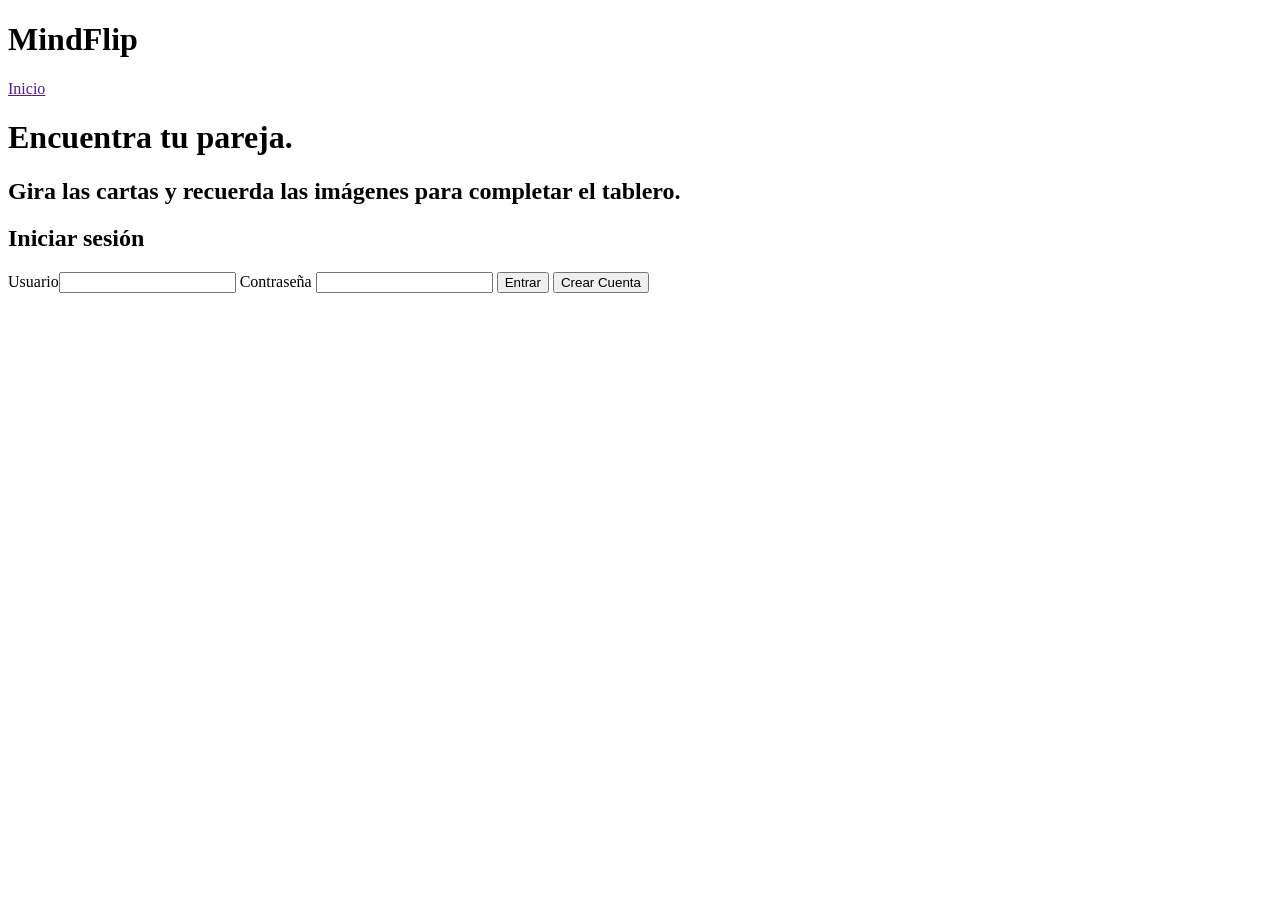
==== Bienvenido/index.html @ 48938a1c "Create index.html" ====
<!DOCTYPE html>
<html lang="en">

<head>
    <meta charset="UTF-8">
    <meta name="viewport" content="width=device-width, initial-scale=1.0">
    <title>Inicio</title>
</head>

<body>

    <head>
        <h1>MindFlip</h1>
        <nav>
            <a href="">Inicio</a>
        </nav>
    </head>

    <body>


        <h1>Encuentra tu pareja.</h1>
        <h2>Gira las cartas y recuerda las imágenes para completar el tablero.</h2>

        <section class="iniciarSesion">
            <h1> Iniciar sesión</h1>
            <form action="">
                Usuario<input type="text" name="nombre" id="nombre">
                Contraseña <input type="password" name="contrasena" id="contrasena">
                <button type="submit">Entrar</button>

                <button type="submit">Crear Cuenta</button>


            </form>





        </section>


    </body>




    <footer>





    </footer>

</body>

</html>
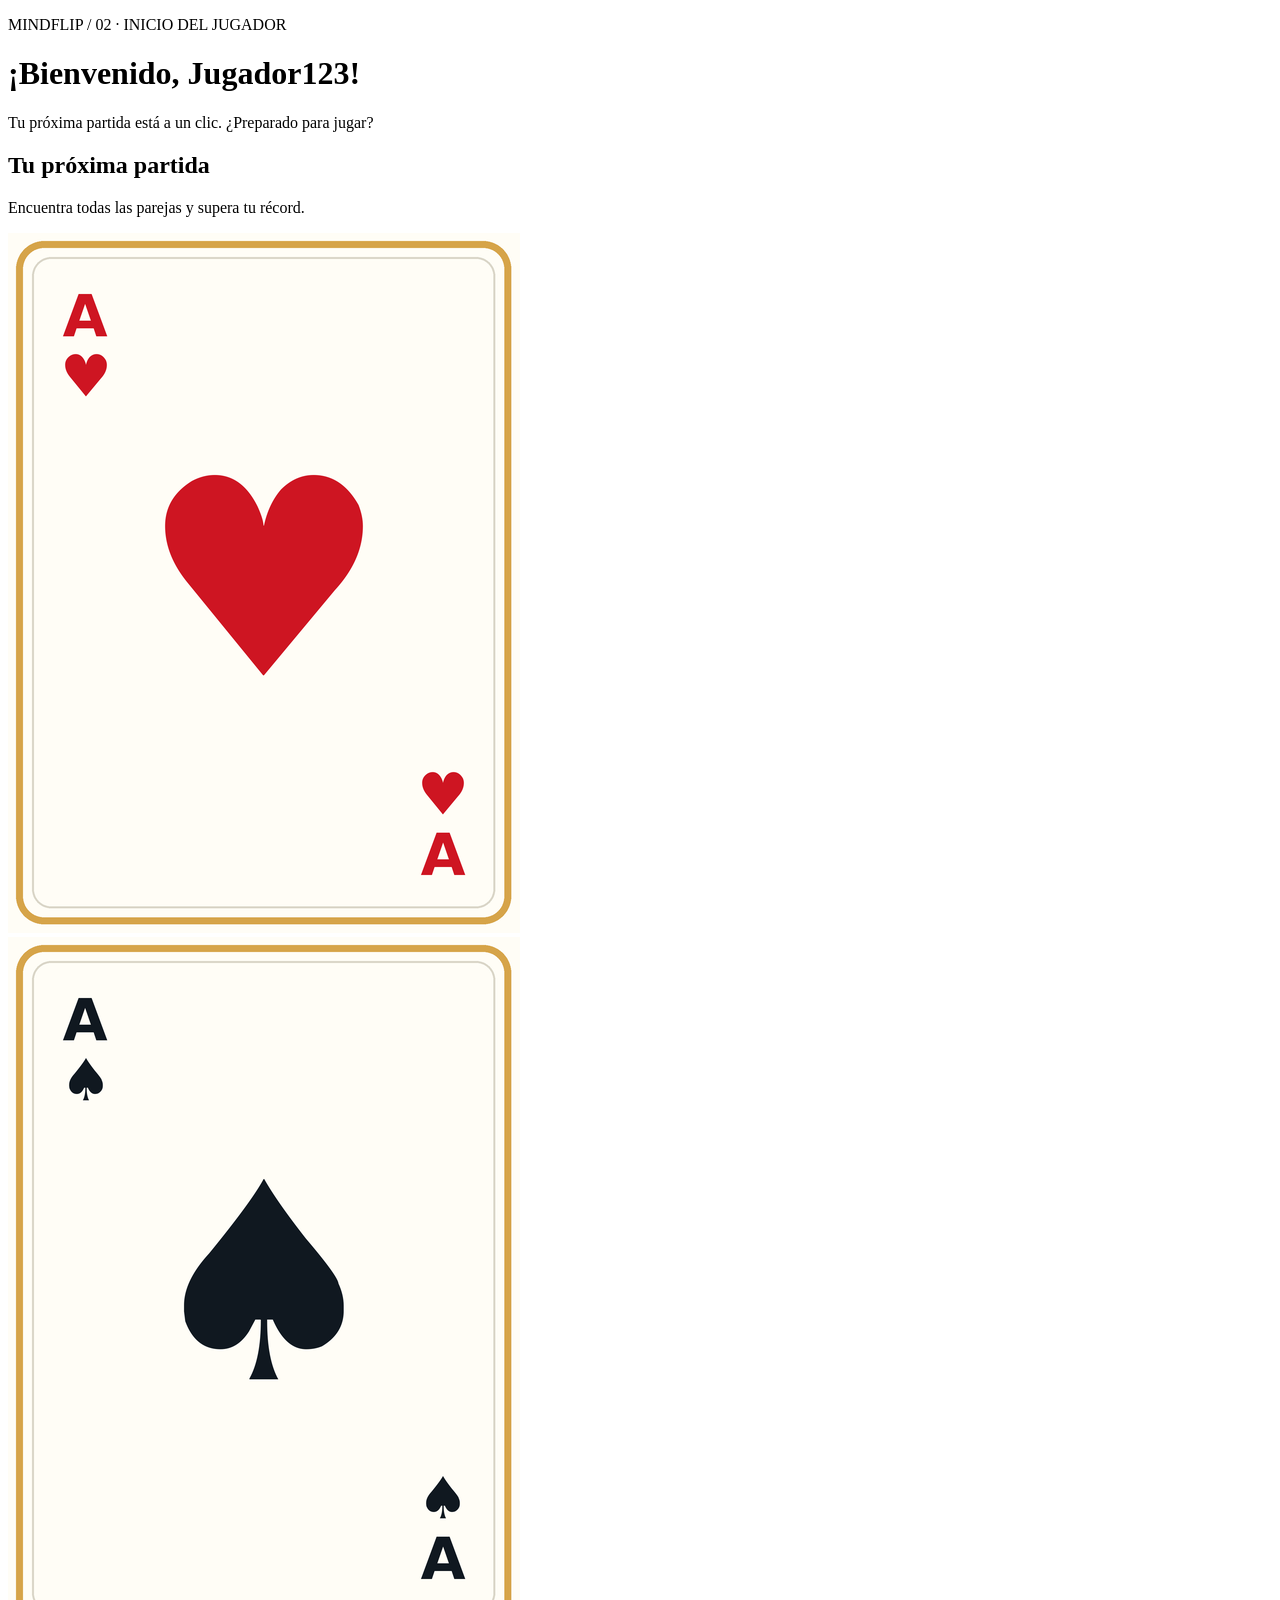
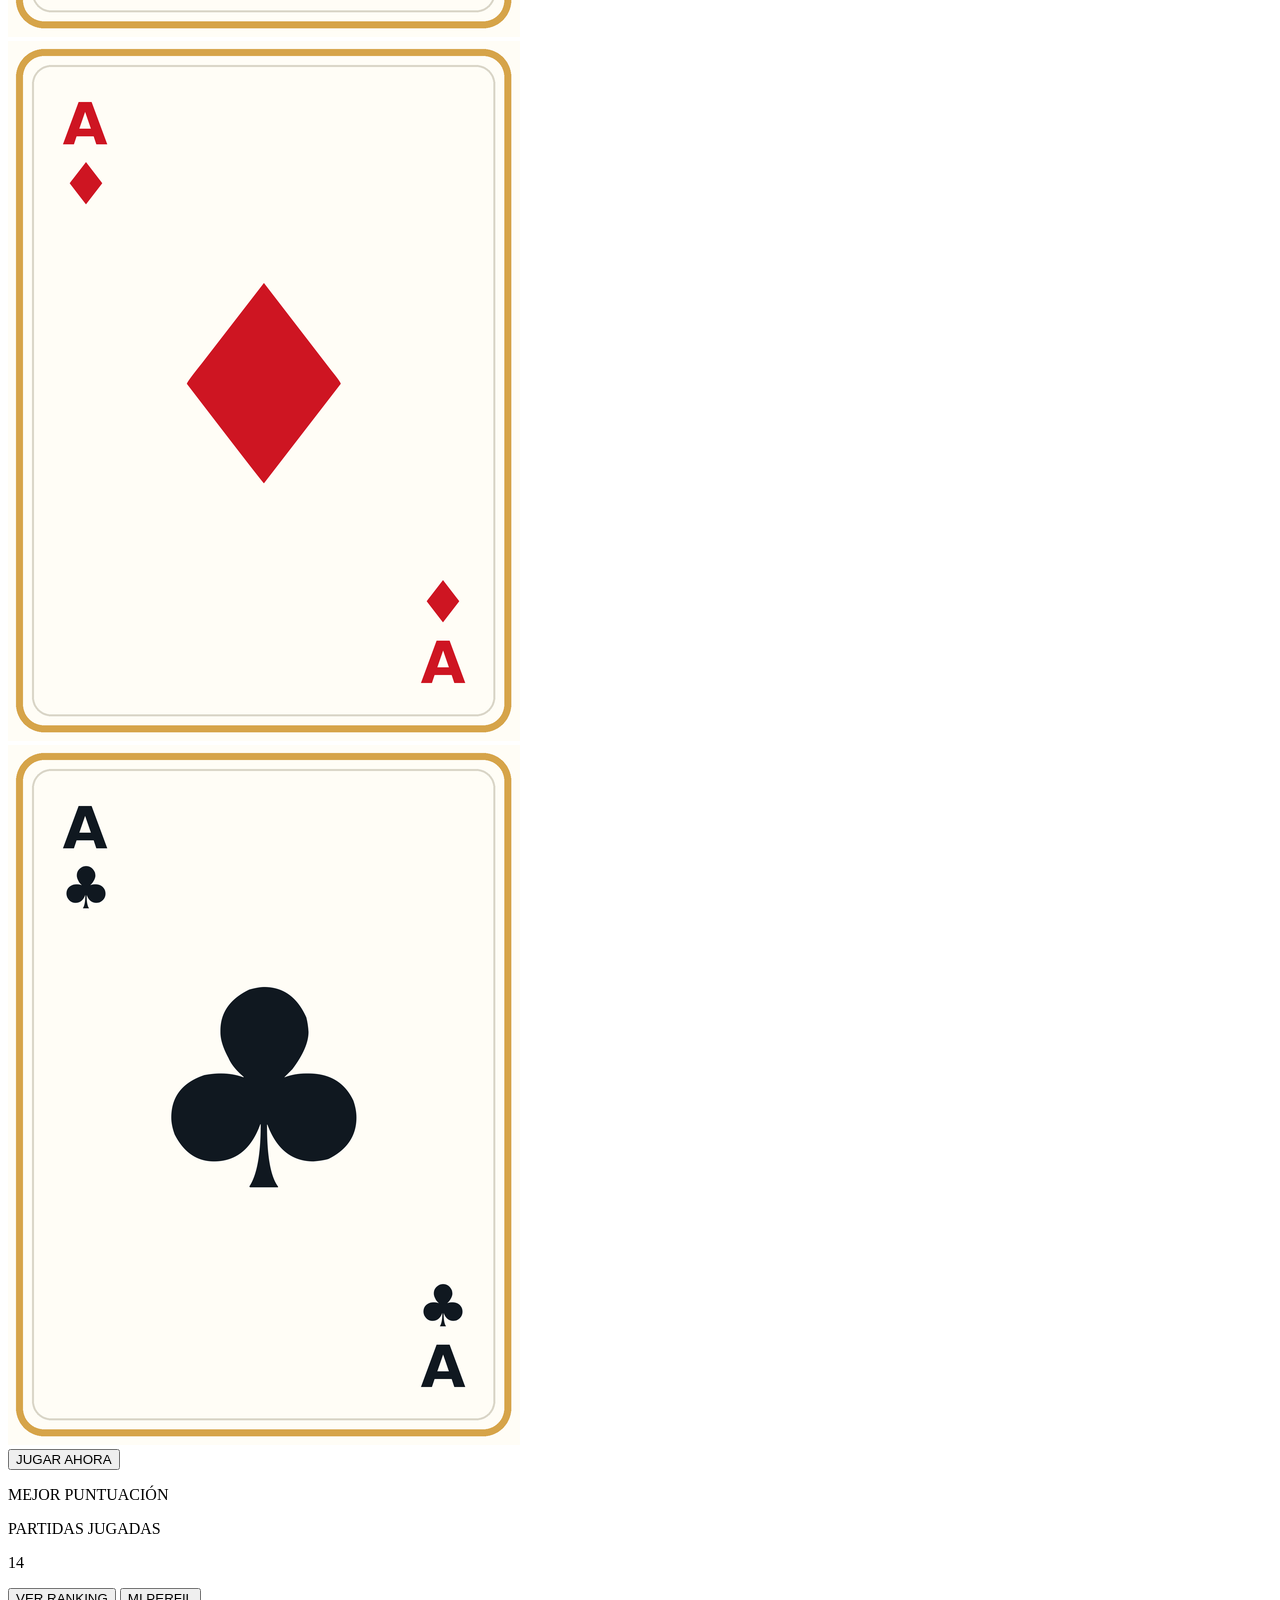
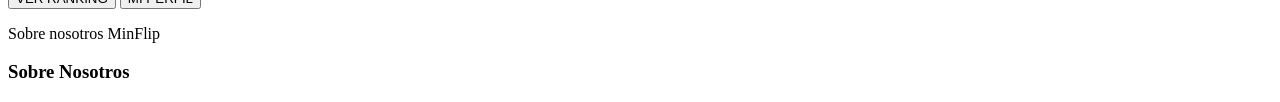
==== commit 41736fec: "Update index.html" ====
--- a/Bienvenido/index.html
+++ b/Bienvenido/index.html
@@ -7,53 +7,77 @@
     <title>Inicio</title>
 </head>
 
-<body>
-
-    <head>
-        <h1>MindFlip</h1>
-        <nav>
-            <a href="">Inicio</a>
-        </nav>
-    </head>
-
-    <body>
-
-
-        <h1>Encuentra tu pareja.</h1>
-        <h2>Gira las cartas y recuerda las imágenes para completar el tablero.</h2>
-
-        <section class="iniciarSesion">
-            <h1> Iniciar sesión</h1>
-            <form action="">
-                Usuario<input type="text" name="nombre" id="nombre">
-                Contraseña <input type="password" name="contrasena" id="contrasena">
-                <button type="submit">Entrar</button>
-
-                <button type="submit">Crear Cuenta</button>
-
-
-            </form>
 
 
 
+<body>
+
+<!-- Parte de Bienvenida -->
+<p>MINDFLIP / 02 · INICIO DEL JUGADOR</p>
+<h1>¡Bienvenido, Jugador123!</h1>
+<p>Tu próxima partida está a un clic. ¿Preparado para jugar?</p>
+
+<!--  -->
+<div>
+    
+    <!-- Bloque del Juego -->
+    <section>
+        <h2>Tu próxima partida</h2>
+        <p>Encuentra todas las parejas y supera tu récord.</p>
+        
+        
+        <div>
+              <div><img src="../recursos/imagenes/01_simple_corazon.png" alt="Carta Corazón"></div>
+            <div><img src="../recursos/imagenes/02_simple_pica.png" alt="Carta Corazón"></div>
+            <div><img src="../recursos/imagenes/03_simple_diamante.png" alt="Carta Corazón"></div>
+            <div><img src="../recursos/imagenes/04_simple_trebol.png" alt="Carta Corazón"></div>
+        </div>
+        
+        <button type="button">JUGAR AHORA</button>
+    </section>
+
+   
+    <section>
+        
+        <div>
+            <p>MEJOR PUNTUACIÓN</p>
+            
+        </div>
+        
+        
+        <div>
+            <p>PARTIDAS JUGADAS</p>
+            <p>14</p>
+        </div>
+        
+        <!-- Botones del lado  -->
+        <button type="button">VER RANKING</button>
+        <button type="button">MI PERFIL</button>
+    </section>
+
+</div>
 
 
-        </section>
+<footer>
+
+     <div class="footer-contenido">
+    
+    
+    <div>
+      <p>Sobre nosotros MinFlip</p>
+      <h3> Sobre Nosotros</h3>
 
 
-    </body>
+    </div>
+
+    <div></div>
+
+</footer>
+
+
+</body>
 
 
 
+</html>
 
-    <footer>
-
-
-
-
-
-    </footer>
-
-</body>
-
-</html>
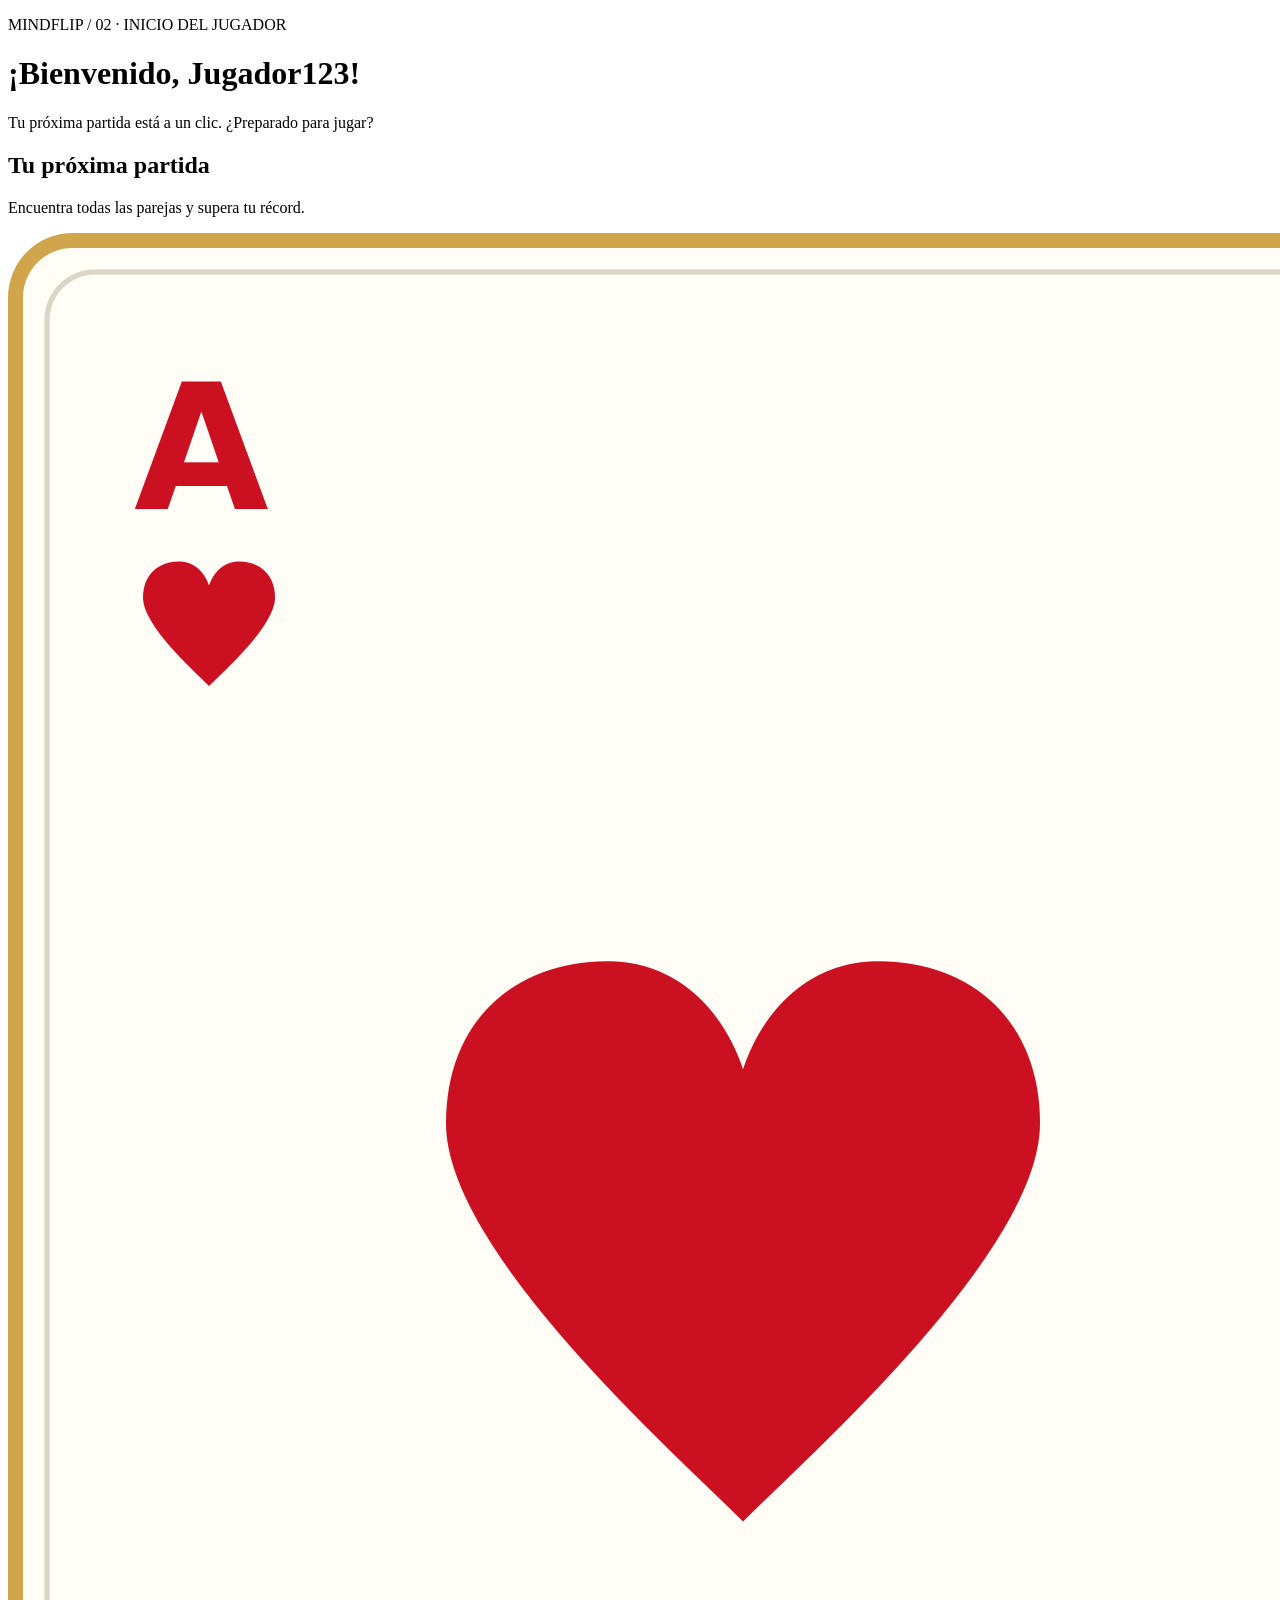
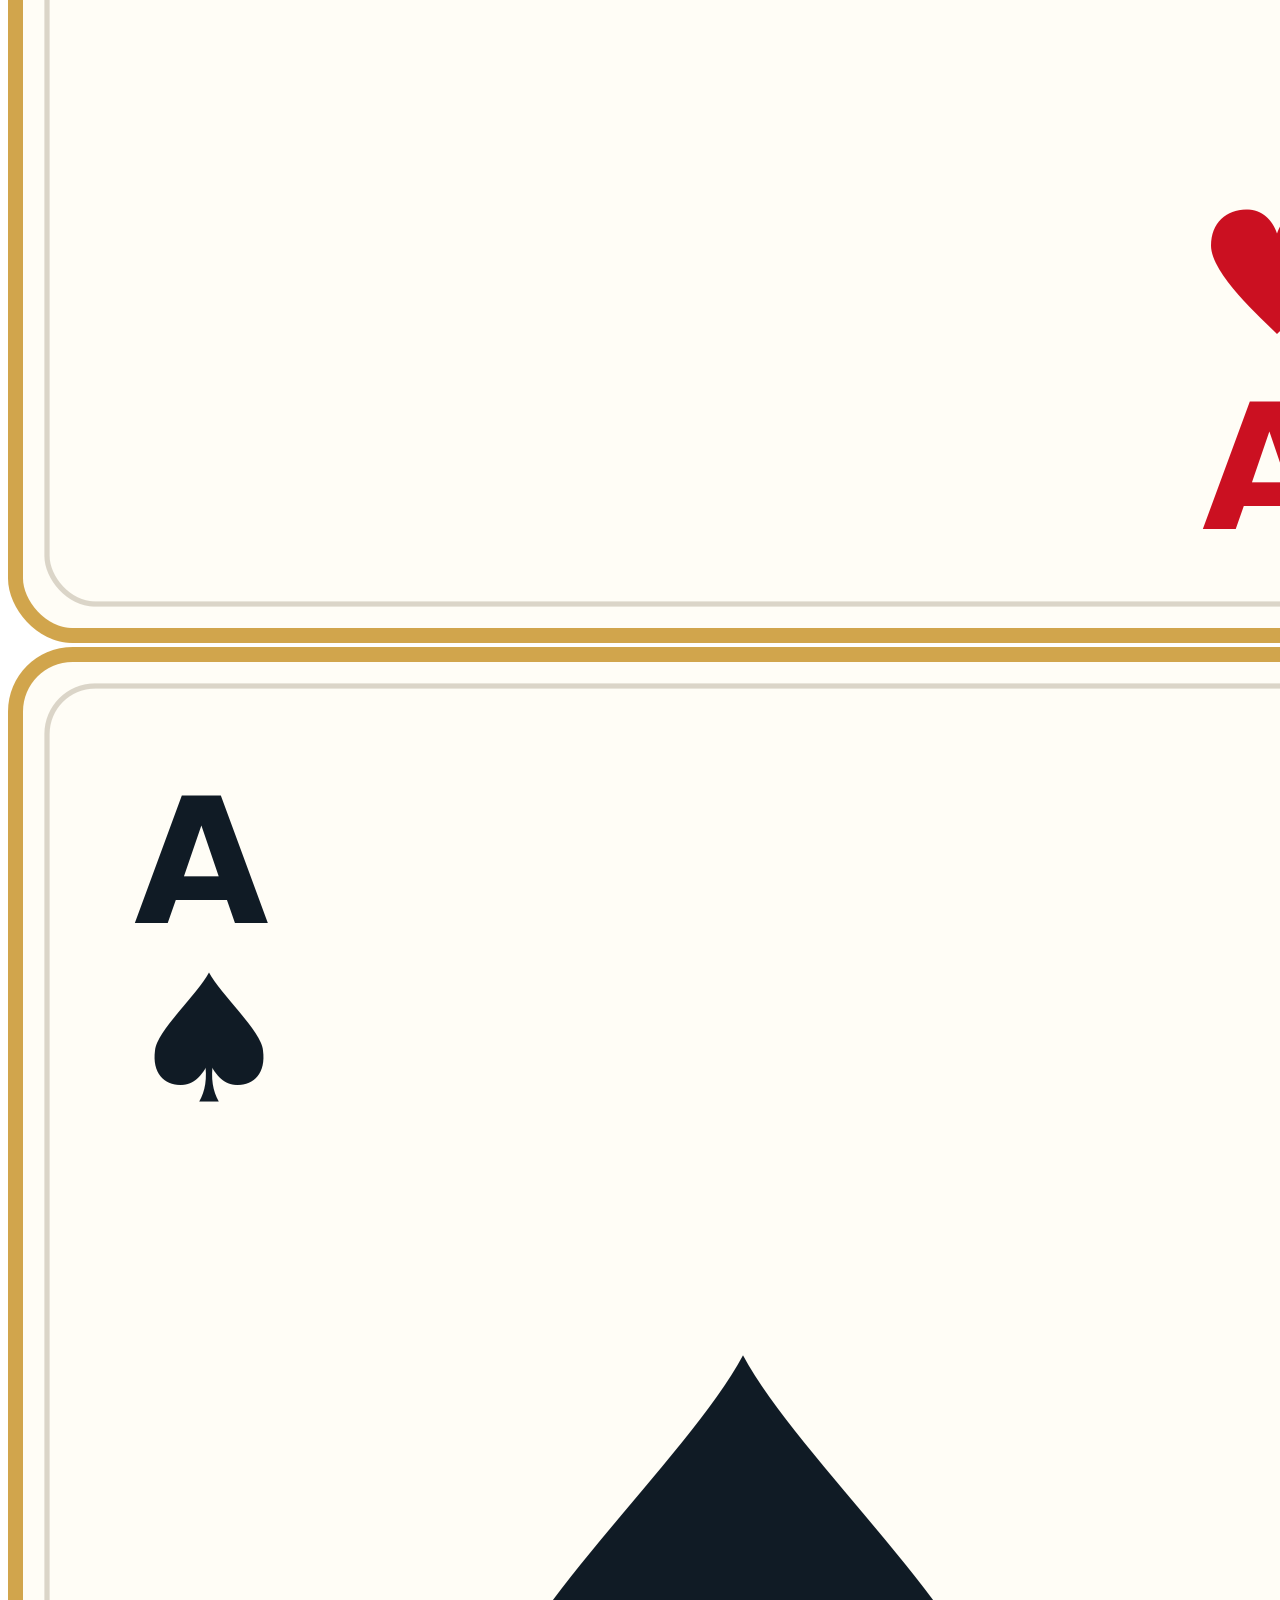
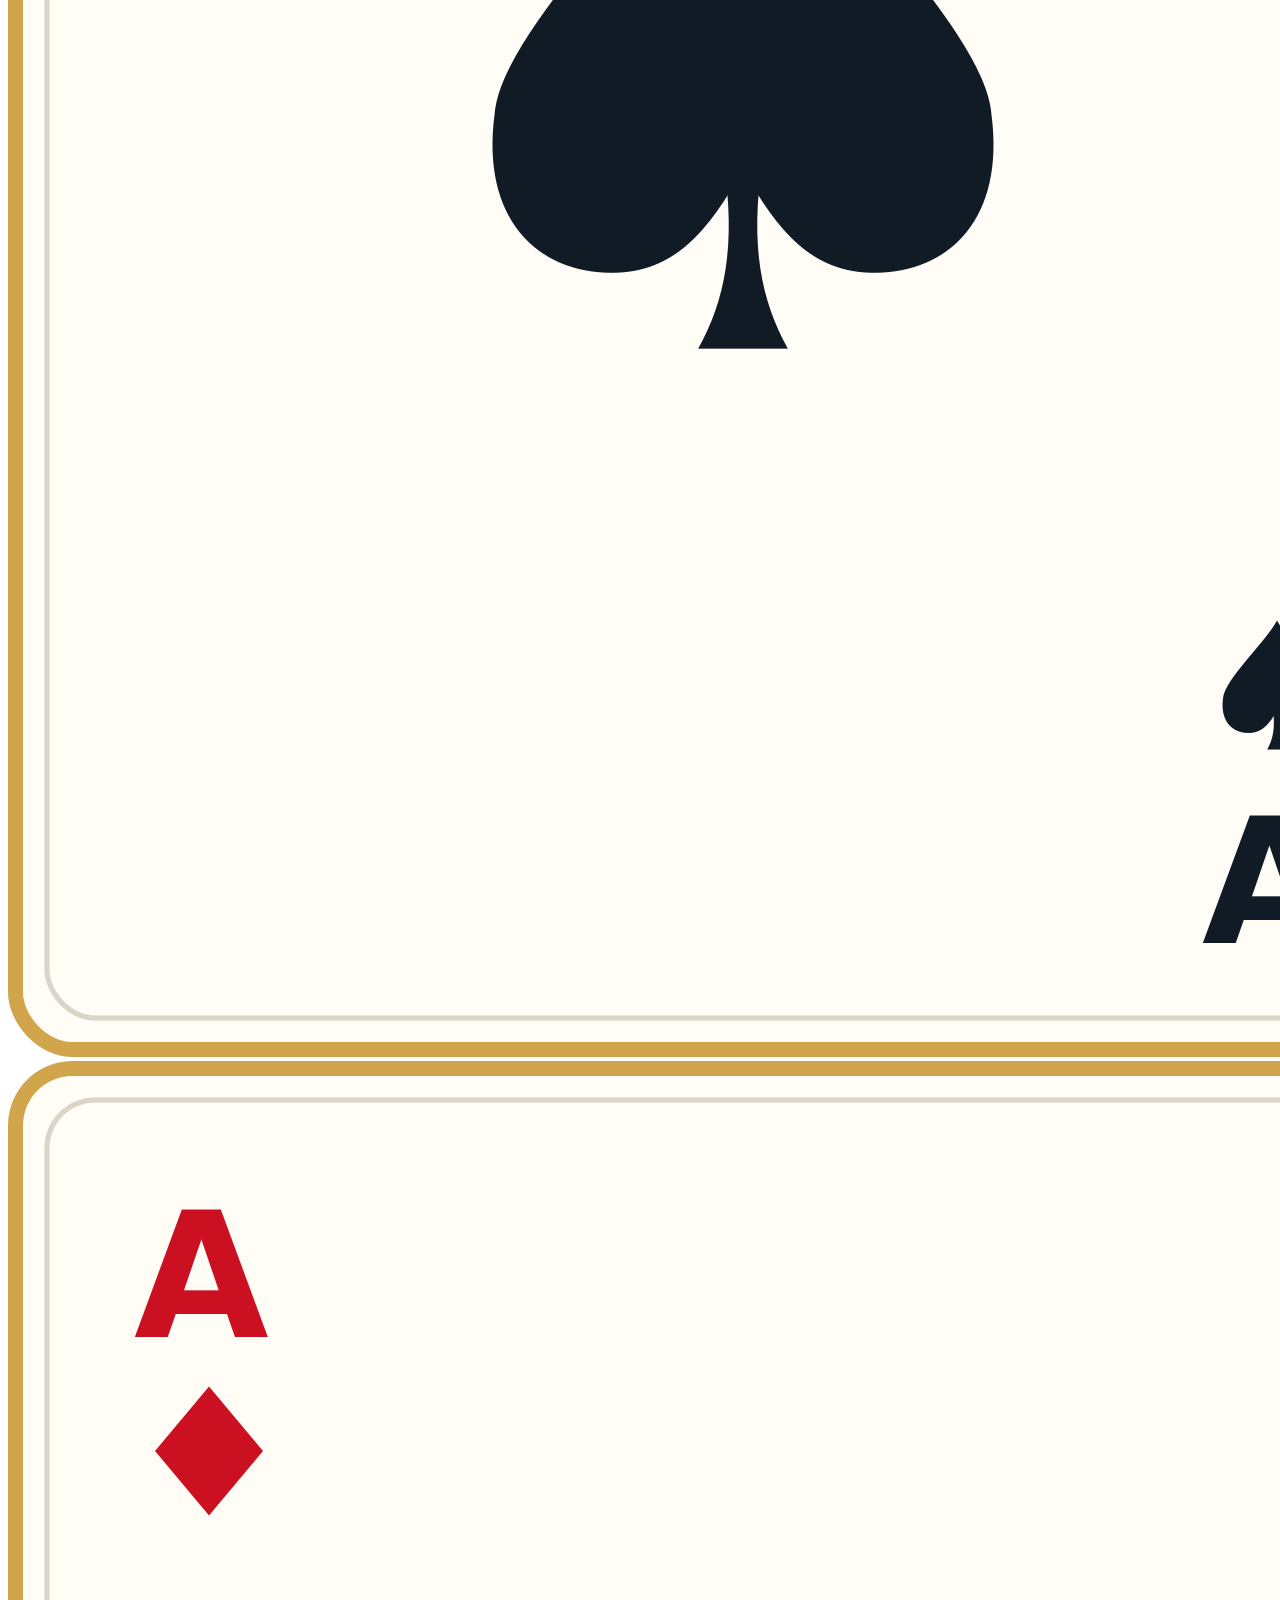
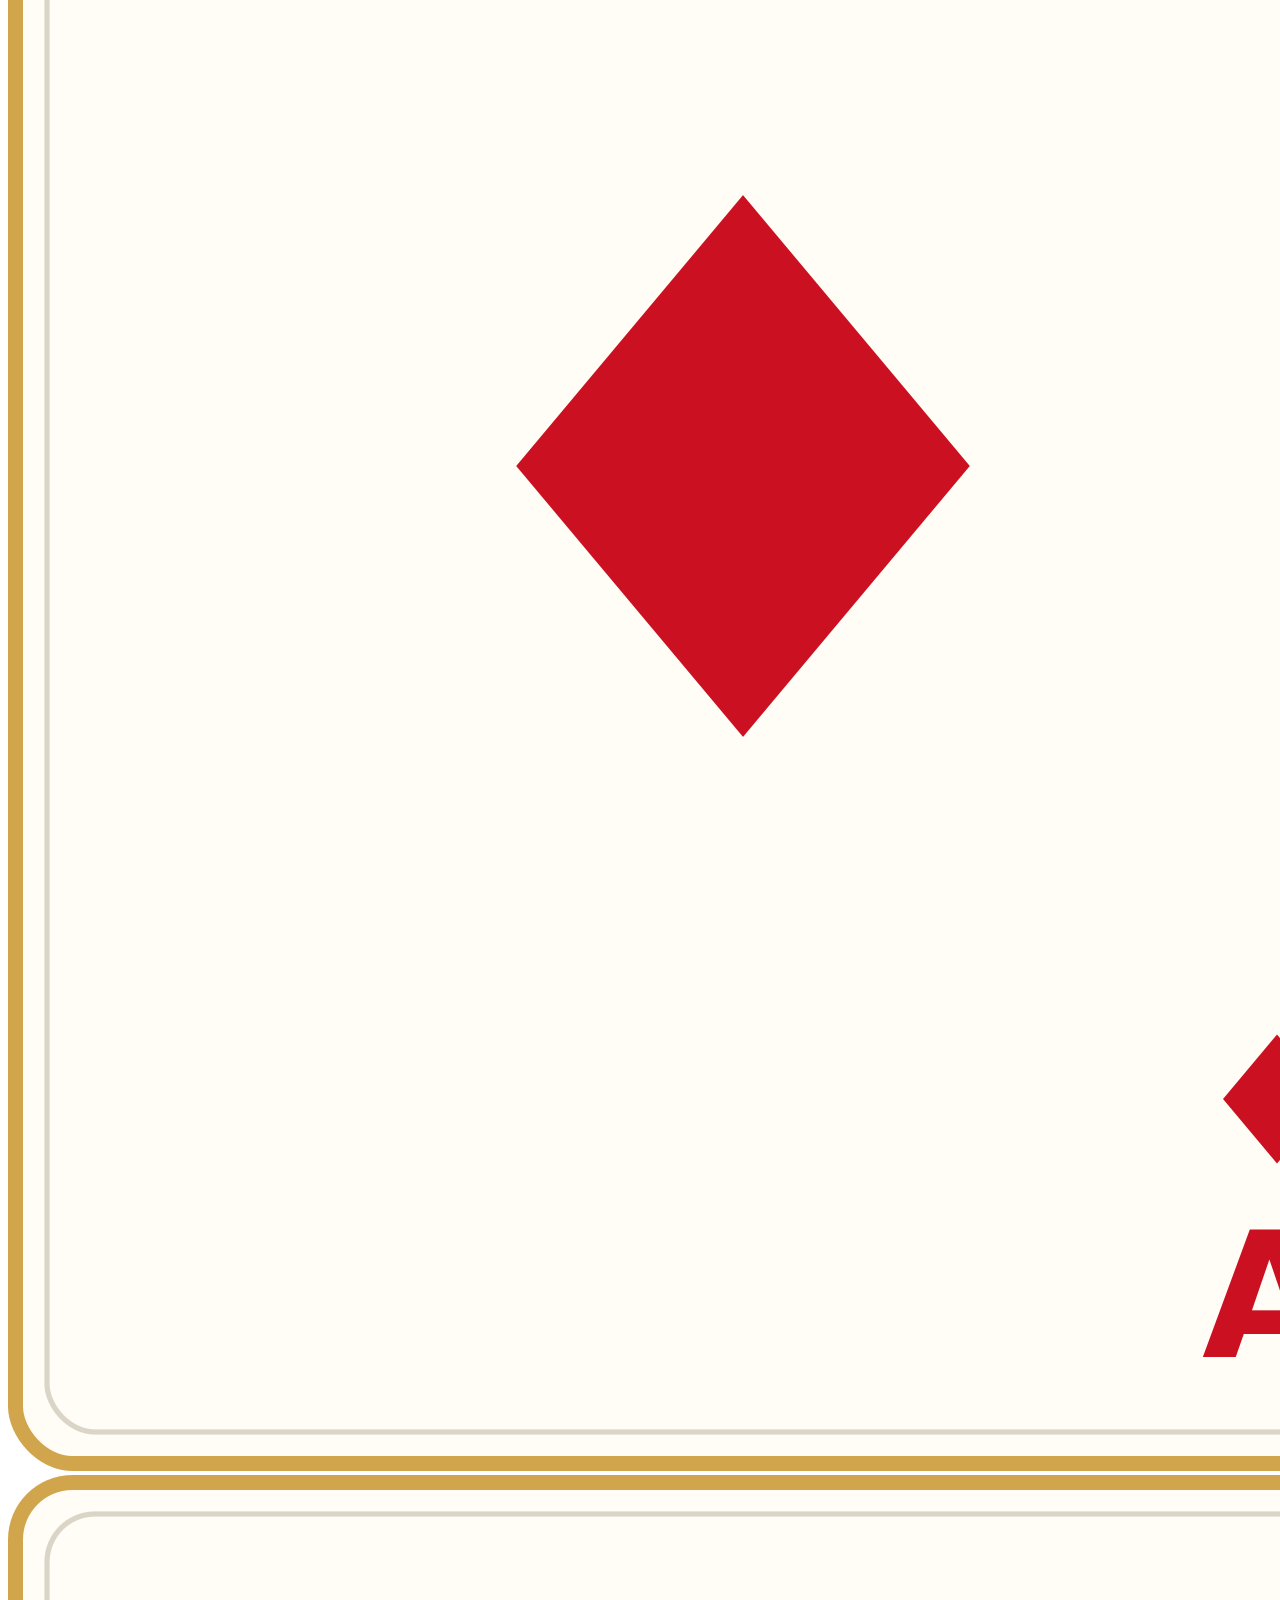
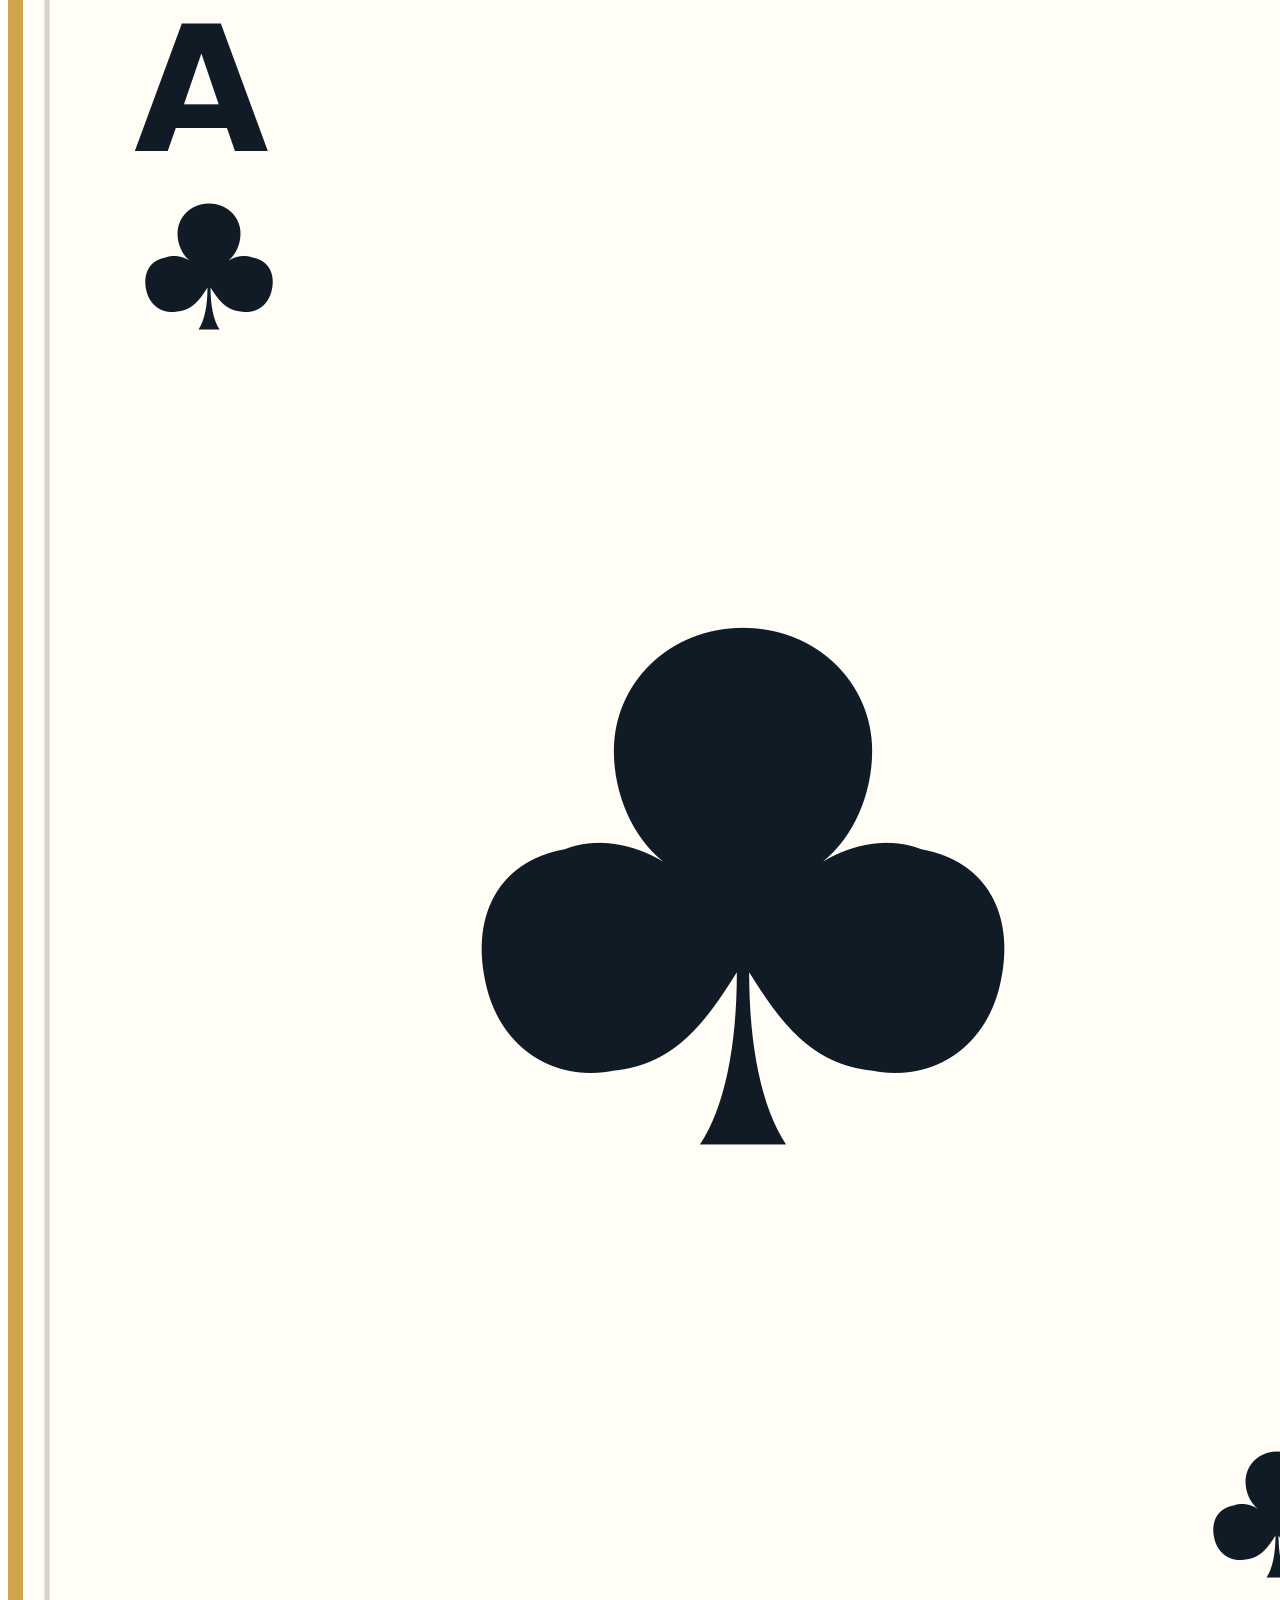
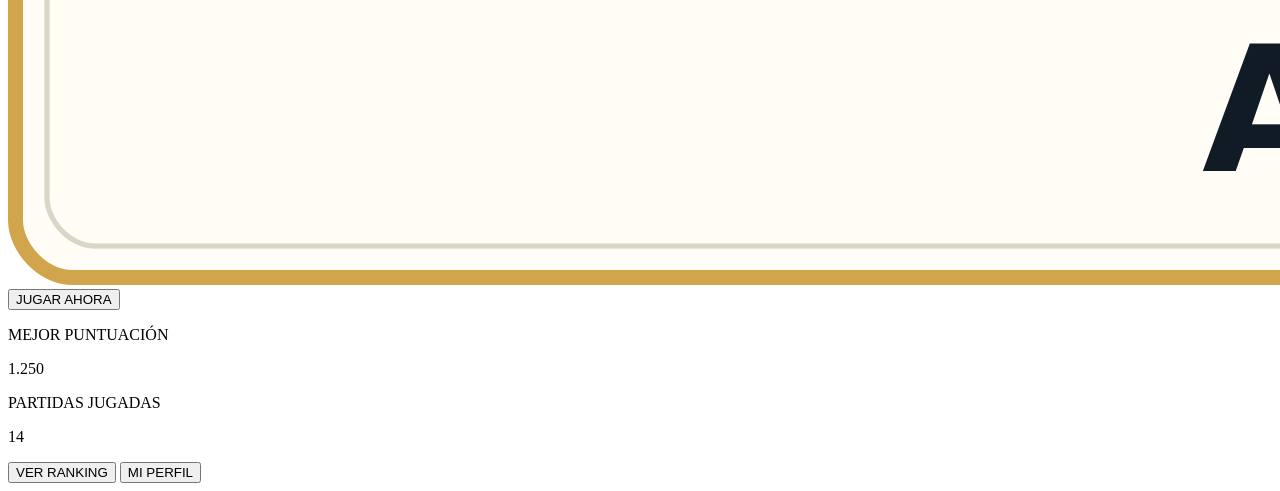
==== commit 0da76883: "cc" ====
--- a/Bienvenido/index.html
+++ b/Bienvenido/index.html
@@ -1,83 +1,60 @@
 <!DOCTYPE html>
-<html lang="en">
-
+<html lang="es">
 <head>
     <meta charset="UTF-8">
     <meta name="viewport" content="width=device-width, initial-scale=1.0">
-    <title>Inicio</title>
+    <title>MindFlip - Inicio</title>
 </head>
-
-
-
-
 <body>
 
-<!-- Parte de Bienvenida -->
-<p>MINDFLIP / 02 · INICIO DEL JUGADOR</p>
-<h1>¡Bienvenido, Jugador123!</h1>
-<p>Tu próxima partida está a un clic. ¿Preparado para jugar?</p>
+    <!-- Texto de guía y bienvenida superior -->
+    <p>MINDFLIP / 02 · INICIO DEL JUGADOR</p>
+    <h1>¡Bienvenido, Jugador123!</h1>
+    <p>Tu próxima partida está a un clic. ¿Preparado para jugar?</p>
 
-<!--  -->
-<div>
-    
-    <!-- Bloque del Juego -->
-    <section>
-        <h2>Tu próxima partida</h2>
-        <p>Encuentra todas las parejas y supera tu récord.</p>
+    <!-- CONTENEDOR GENERAL: El padre que usará Flexbox para separar las dos columnas -->
+    <div class="contenedor-principal">
         
-        
-        <div>
-              <div><img src="../recursos/imagenes/01_simple_corazon.png" alt="Carta Corazón"></div>
-            <div><img src="../recursos/imagenes/02_simple_pica.png" alt="Carta Corazón"></div>
-            <div><img src="../recursos/imagenes/03_simple_diamante.png" alt="Carta Corazón"></div>
-            <div><img src="../recursos/imagenes/04_simple_trebol.png" alt="Carta Corazón"></div>
-        </div>
-        
-        <button type="button">JUGAR AHORA</button>
-    </section>
+        <!-- COLUMNA IZQUIERDA: Tarjeta del juego -->
+        <section class="seccion-juego">
+            <h2>Tu próxima partida</h2>
+            <p>Encuentra todas las parejas y supera tu récord.</p>
+            
+            <!-- CONTENEDOR DE CARTAS: El padre para alinear las imágenes en línea -->
+            <div class="fila-cartas">
+                <div><img src="../recursos/imagenes/01_simple_corazon.png" alt="Carta Corazón"></div>
+                <div><img src="../recursos/imagenes/02_simple_pica.png" alt="Carta Pica"></div>
+                <div><img src="../recursos/imagenes/03_simple_diamante.png" alt="Carta Diamante"></div>
+                <div><img src="../recursos/imagenes/04_simple_trebol.png" alt="Carta Trébol"></div>
+            </div>
+            
+            <!-- Botón normal para iniciar el juego -->
+            <button type="button" class="boton-jugar">JUGAR AHORA</button>
+        </section>
 
-   
-    <section>
-        
-        <div>
-            <p>MEJOR PUNTUACIÓN</p>
+        <!-- COLUMNA DERECHA: Bloque de estadísticas -->
+        <section class="seccion-estadisticas">
             
-        </div>
-        
-        
-        <div>
-            <p>PARTIDAS JUGADAS</p>
-            <p>14</p>
-        </div>
-        
-        <!-- Botones del lado  -->
-        <button type="button">VER RANKING</button>
-        <button type="button">MI PERFIL</button>
-    </section>
-
-</div>
-
-
-<footer>
-
-     <div class="footer-contenido">
-    
-    
-    <div>
-      <p>Sobre nosotros MinFlip</p>
-      <h3> Sobre Nosotros</h3>
-
+            <!-- Cuadro de mejor puntuación -->
+            <div>
+                <p>MEJOR PUNTUACIÓN</p>
+                <p>1.250</p>
+            </div>
+            
+            <!-- Cuadro de partidas jugadas -->
+            <div>
+                <p>PARTIDAS JUGADAS</p>
+                <p>14</p>
+            </div>
+            
+            <!-- Contenedor para agrupar los dos botones inferiores normales -->
+            <div class="grupo-botones">
+                <button type="button">VER RANKING</button>
+                <button type="button">MI PERFIL</button>
+            </div>
+        </section>
 
     </div>
 
-    <div></div>
-
-</footer>
-
-
 </body>
-
-
-
 </html>
-
